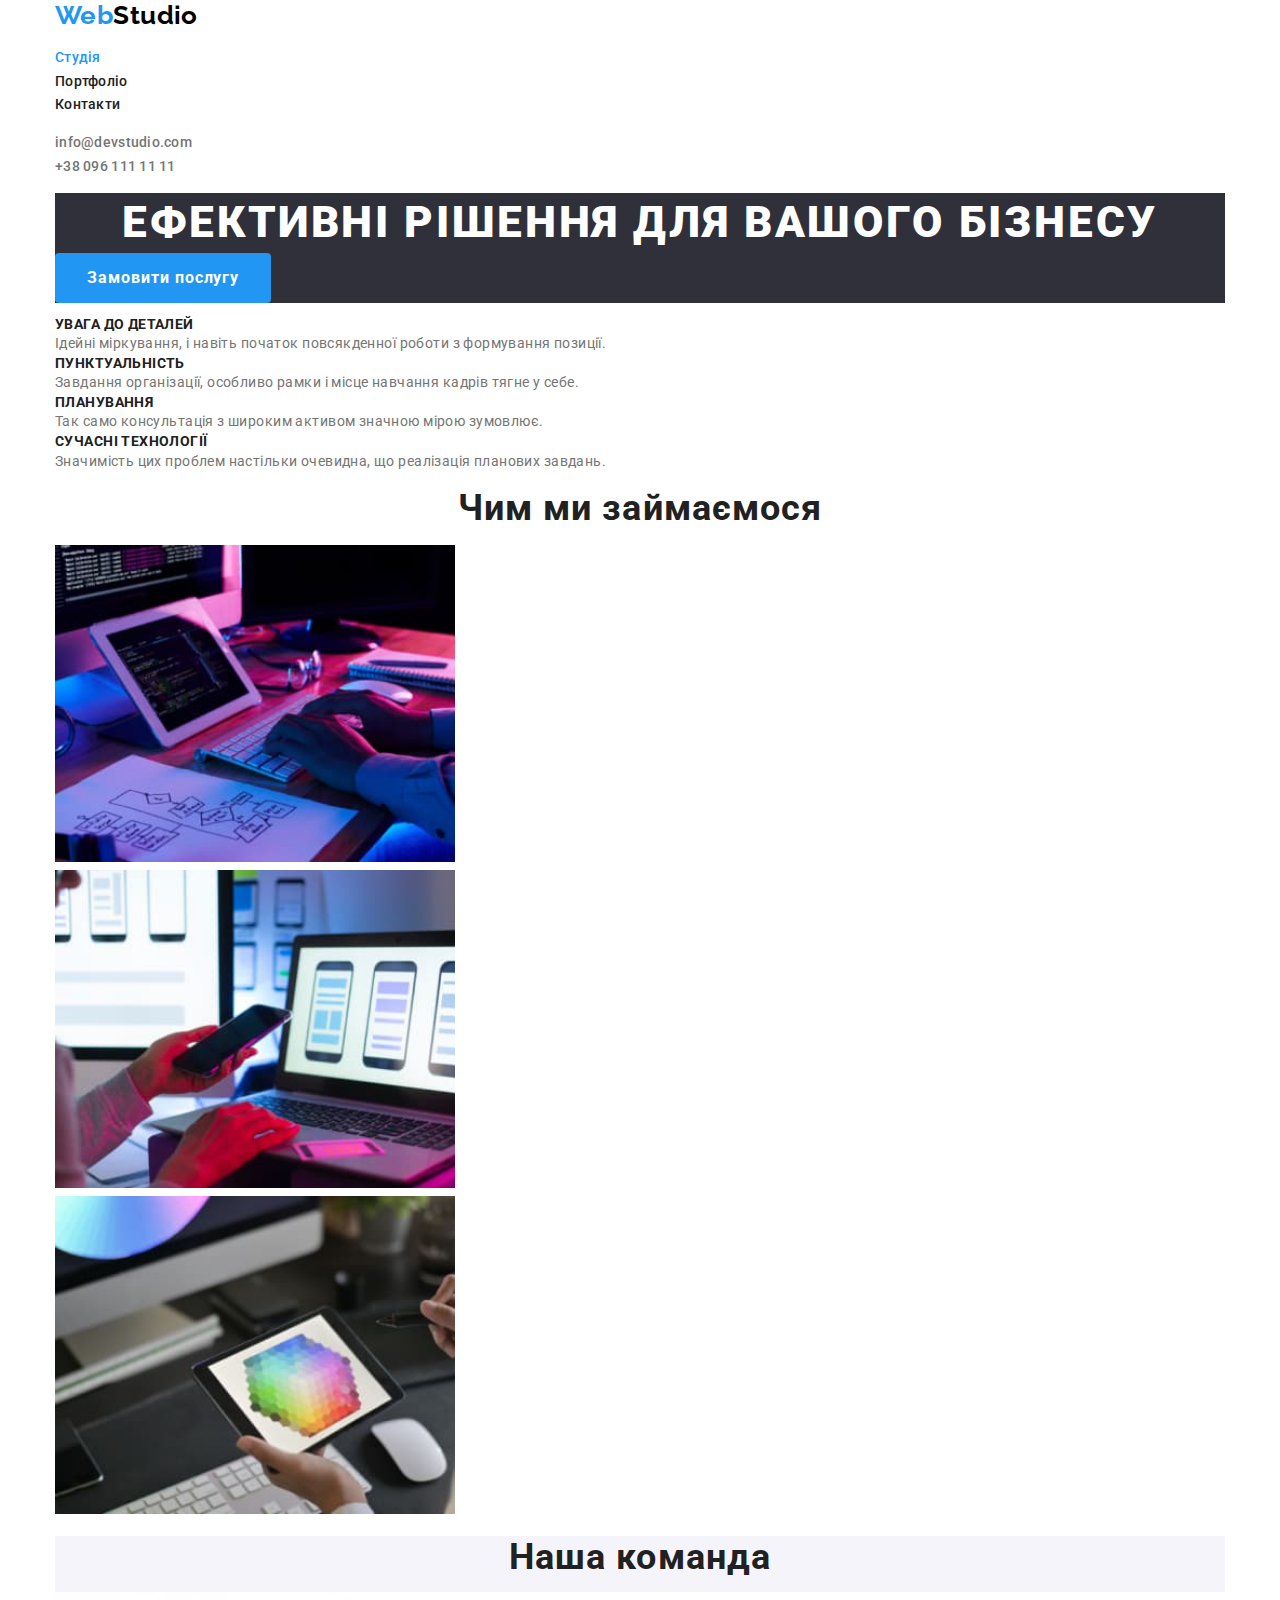
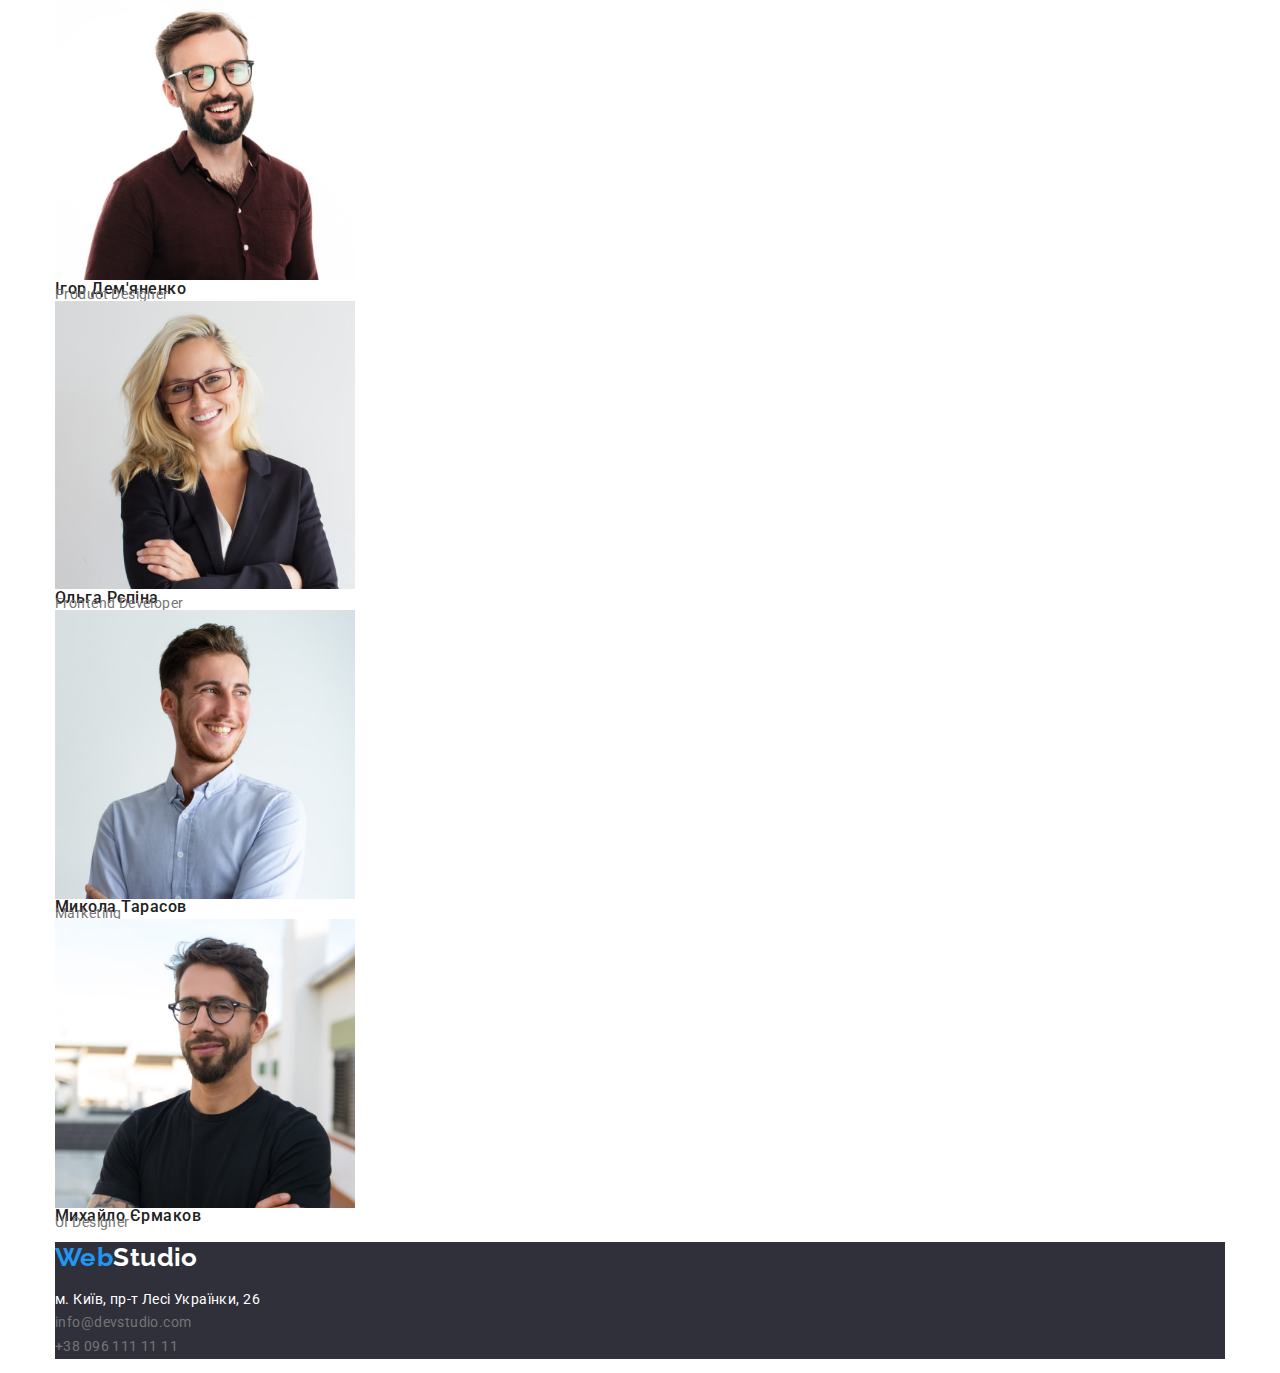
==== index.html @ 4ef35f47 "editting html, css" ====
<!DOCTYPE html>
<html lang="uk">
  <head>
    <meta charset="UTF-8" />
    <meta http-equiv="X-UA-Compatible" content="IE=edge" />
    <meta name="viewport" content="width=device-width, initial-scale=1.0" />
    <title>WebStudio</title>
    <link rel="preconnect" href="https://fonts.googleapis.com" />
    <link rel="preconnect" href="https://fonts.gstatic.com" crossorigin />
    <link
      href="https://fonts.googleapis.com/css2?family=Raleway:wght@700&family=Roboto:wght@400;500;700;900&display=swap"
      rel="stylesheet"
    />
    <link
      rel="stylesheet"
      href="https://cdnjs.cloudflare.com/ajax/libs/modern-normalize/1.1.0/modern-normalize.min.css"
    />
    <link rel="stylesheet" href="./css/styles.css" />
  </head>
  <body>
    <header>
      <div class="container">
        <nav>
          <a href="./index.html" class="logo-link">
            <span class="logotype">Web</span><span class="logo">Studio</span></a
          >
          <ul class="heder-nav">
            <li>
              <a href="./index.html" class="heder-list list-current">Студія</a>
            </li>
            <li>
              <a href="./portfolio.html" class="heder-list">Портфоліо</a>
            </li>
            <li>
              <a href="" class="heder-list">Контакти</a>
            </li>
          </ul>
          <ul class="heder-contact">
            <li>
              <a href="" class="heder-link">info@devstudio.com</a>
            </li>
            <li>
              <a href="" class="heder-link">+38 096 111 11 11</a>
            </li>
          </ul>
        </nav>
      </div>
    </header>
    <main>
      <!-- Hero -->
      <div class="container">
        <section class="hero">
          <h1 class="hero-title">Ефективні рішення для вашого бізнесу</h1>
          <button class="button-hero" type="button">Замовити послугу</button>
        </section>
      </div>

      <!-- Features -->
      <div class="container">
        <section class="section">
          <ul class="features-list">
            <li>
              <h3 class="title">Увага до деталей</h3>
              <p>
                Ідейні міркування, і навіть початок повсякденної роботи з
                формування позиції.
              </p>
            </li>
            <li>
              <h3 class="title">Пунктуальність</h3>
              <p>
                Завдання організації, особливо рамки і місце навчання кадрів
                тягне у себе.
              </p>
            </li>
            <li>
              <h3 class="title">Планування</h3>
              <p>
                Так само консультація з широким активом значною мірою зумовлює.
              </p>
            </li>
            <li>
              <h3 class="title">Сучасні технології</h3>
              <p>
                Значимість цих проблем настільки очевидна, що реалізація
                планових завдань.
              </p>
            </li>
          </ul>
          <h2 class="title-primary">Чим ми займаємося</h2>
          <ul class="features-images">
            <li>
              <img
                src="./images/box1.jpg"
                alt="набирання коду на клавіатурі"
                width="400"
              />
            </li>
            <li>
              <img
                src="./images/box2.jpg"
                alt="розробка мобільних додатків"
                width="400"
              />
            </li>
            <li>
              <img
                src="./images/box3.jpg"
                alt="малювання на планшеті"
                width="400"
              />
            </li>
          </ul>
        </section>
      </div>

      <!-- Team -->
      <div class="container">
        <section class="section-team">
          <h2 class="team-title">Наша команда</h2>
          <ul class="team-list">
            <li>
              <img
                src="./images/img1.jpg"
                alt="фото Ігора Дем'яненка"
                width="300"
              />
              <h3 class="title">Ігор Дем'яненко</h3>
              <p class="text">Product Designer</p>
            </li>
            <li>
              <img
                src="./images/img2.jpg"
                alt="фото Ольги Рєпіної"
                width="300"
              />
              <h3 class="title">Ольга Рєпіна</h3>
              <p class="text">Frontend Developer</p>
            </li>
            <li>
              <img
                src="./images/img3.jpg"
                alt="фото Миколи Тарасова"
                width="300"
              />
              <h3 class="title">Микола Тарасов</h3>
              <p class="text">Marketing</p>
            </li>
            <li>
              <img
                src="./images/img4.jpg"
                alt="фото Михайла Єрмакова"
                width="300"
              />
              <h3 class="title">Михайло Єрмаков</h3>
              <p class="text">UI Designer</p>
            </li>
          </ul>
        </section>
      </div>
    </main>
    <div class="container">
      <footer class="section-footer">
        <a href="./index.html" class="logo-link">
          <span class="logotype">Web</span
          ><span class="logo-footer">Studio</span></a
        >
        <address>
          <ul class="footer-nav">
            <li>
              <a
                href="https://goo.gl/maps/CPtrU1FHBa2aNyZL9"
                target="_blank"
                rel="noopener noreferrer nofollow"
                class="footer-adress"
                >м. Київ, пр-т Лесі Українки, 26</a
              >
            </li>
            <li>
              <a href="mailto:info@devstudio.com" class="footer-mail"
                >info@devstudio.com</a
              >
            </li>
            <li>
              <a href="tel:380961111111" class="footer-tel"
                >+38 096 111 11 11</a
              >
            </li>
          </ul>
        </address>
      </footer>
    </div>
  </body>
</html>
---- css/styles.css ----
/* колір заголовіків #212121 */
/* колір параграфів #757575 */
/* акцент #2196f3 */
/* білий колір #ffffff */
/* колір фона основний #f5f5f5 */
/* колір фона додатковий #2f303a */
/* колір фона додатковий #f5f4fa */

:root {
  --primary-text-color: #212121;
  --text-color: #757575;
  --accent-color: #2196f3;
  --white-color: #ffffff;
  --primary-background-color: #f5f5f5;
  --secondary-background-color: #2f303a;
  --third-background-color: #f5f4fa;
  --background-portfolio: #eeeeee;
}

.visually-hidden {
  position: absolute;
  white-space: nowrap;
  width: 1px;
  height: 1px;
  overflow: hidden;
  border: 0;
  padding: 0;
  clip: rect(0 0 0 0);
  clip-path: inset(50%);
  margin: -1px;
}

ul {
  padding: 0;
}

h1, h2, h3, h4, h5, h6, p {
  margin-top: 0;
  margin-bottom: 0;
}


.container {
  width: 100%;
  max-width: 1200px;
  margin: 0 auto;
  padding: 0 15px;
}

body {
  font-family: 'Roboto', sans-serif;
  font-weight: 400;
  font-size: 14px;
  line-height: 1.7;
  letter-spacing: 0.03em;
  background-color: var(--white-color);
  color: var(--text-color);
}

.logo-link {
  text-decoration: none;
}

.logo-footer {
  font-family: 'Raleway';
  font-style: normal;
  font-weight: 700;
  font-size: 26px;
  line-height: 1.2;
  color: var(--white-color);
}

.logotype {
  font-family: 'Raleway';
  font-style: normal;
  font-weight: 700;
  font-size: 26px;
  line-height: 1.2;
  text-decoration: none;
  color: var(--accent-color);
}
.logo {
  font-family: 'Raleway';
  font-style: normal;
  font-weight: 700;
  font-size: 26px;
  line-height: 1.2;
  color: #000000;
}

/* Hero */

.hero {
  background-color: var(--secondary-background-color);
}

.hero-title {
  color: var(--white-color);
  font-weight: 900;
  font-size: 44px;
  line-height: 1.36;
  text-align: center;
  letter-spacing: 0.06em;
  text-transform: uppercase;
}

/* Site-nav */

.heder-nav {
  list-style: none;
}

.heder-contact {
  list-style: none;
}

.heder-list {
  color: var(--primary-text-color);
  text-decoration: none;
  font-weight: 500;
  font-size: 14px;
  line-height: 1.1;
  letter-spacing: 0.02em;
}

.heder-link {
  color: var(--text-color);
  font-weight: 500;
  font-size: 14px;
  line-height: 1.1;
  letter-spacing: 0.02em;
  text-decoration: none;
}

.heder-link:hover,
.heder-link:focus {
  color: var(--accent-color);
}

.heder-list:hover,
.heder-list:focus {
  color: var(--accent-color);
}

.list-current {
  color: var(--accent-color);
}



/* Features */

.section .title {
  color: var(--primary-text-color);
  font-weight: 700;
  font-size: 14px;
  line-height: 1.1;
  letter-spacing: 0.03em;
  text-transform: uppercase;
}

.title-primary {
  color: var(--primary-text-color);
  font-weight: 700;
  font-size: 36px;
  line-height: 1.2;
  text-align: center;
  letter-spacing: 0.03em;
}

.features-images,
.features-list {
  list-style: none;
}

.features-list .title {
  color: var(--primary-text-color);
}

/* Team */

.team-title {
  color: var(--primary-text-color);
  font-weight: 700;
  font-size: 36px;
  line-height: 42px;
  text-align: center;
  letter-spacing: 0.03em;
}

.section-team {
  background-color: var(--third-background-color);
}

.images {
  text-align: center;
}

.team-list .title {
  color: var(--primary-text-color);
  font-weight: 500;
  font-size: 16px;
  line-height: 1.2px;
  /* identical to box height */
  /* text-align: center; */
  letter-spacing: 0.03em;
}

.team-list .text {
  line-height: 0.8;
  /* identical to box height */
  /* text-align: center */
}

.team-list {
  background-color: var(--white-color);
  list-style: none;
}

/* Footer */

.section-footer {
  background-color: var(--secondary-background-color);
}

.footer-nav {
  list-style: none;
  font-style: normal;
}

.footer-adress {
  color: var(--white-color);
  text-decoration: none;
}

.footer-adress:hover,
.footer-adrees:focus {
  color: var(--accent-color);
}

.footer-mail,
.footer-tel {
  color: var(--text-color);
  text-decoration: none;
}

.footer-tel:hover,
.footer-tel:focus {
  color: var(--accent-color);
}

.footer-mail:hover,
.footer-mail:focus {
  color: var(--accent-color);
}

/* Button */

.button-hero {
  border-radius: 4px;
  padding: 10px 32px;
  min-width: 216px;
  color: var(--white-color);
  background-color: var(--accent-color);
  font-family: 'Roboto', sans-serif;
  border: none;
  font-weight: 700;
  font-size: 16px;
  line-height: 1.88;
  display: flex;
  align-items: center;
  text-align: center;
  letter-spacing: 0.06em;
}

.button-hero:hover,
.button-hero:focus {
  color: var(--white-color);
  background-color: #188ce8;
  cursor: pointer;
}

.button-nav {
  list-style: none;
}

.button {
  color: var(--primary-text-color);
  background-color: var(--third-background-color);
  font-family: 'Roboto';
  font-style: normal;
  font-weight: 500;
  font-size: 16px;
  line-height: 1.6;
  text-align: center;
  letter-spacing: 0.03em;
}

.button:hover,
.button:focus {
  color: var(--white-color);
  background-color: var(--accent-color);
  cursor: pointer;
}

/* Portfolio */

.body-portfolio {
  color: var(--text-color);
  background-color: var(--white-color);
}

.projects-list {
  background-color: var(--white-color);
  list-style: none;
}

.projects-list .title {
  color: var(--primary-text-color);
  font-size: 18px;
    line-height: 2.0;
    letter-spacing: 0.06em;
}

.projects-list .text {
  color: var(--text-color);
  font-size: 16px;
    line-height: 1.88;
}

.projects-link {
  text-decoration: none;
}
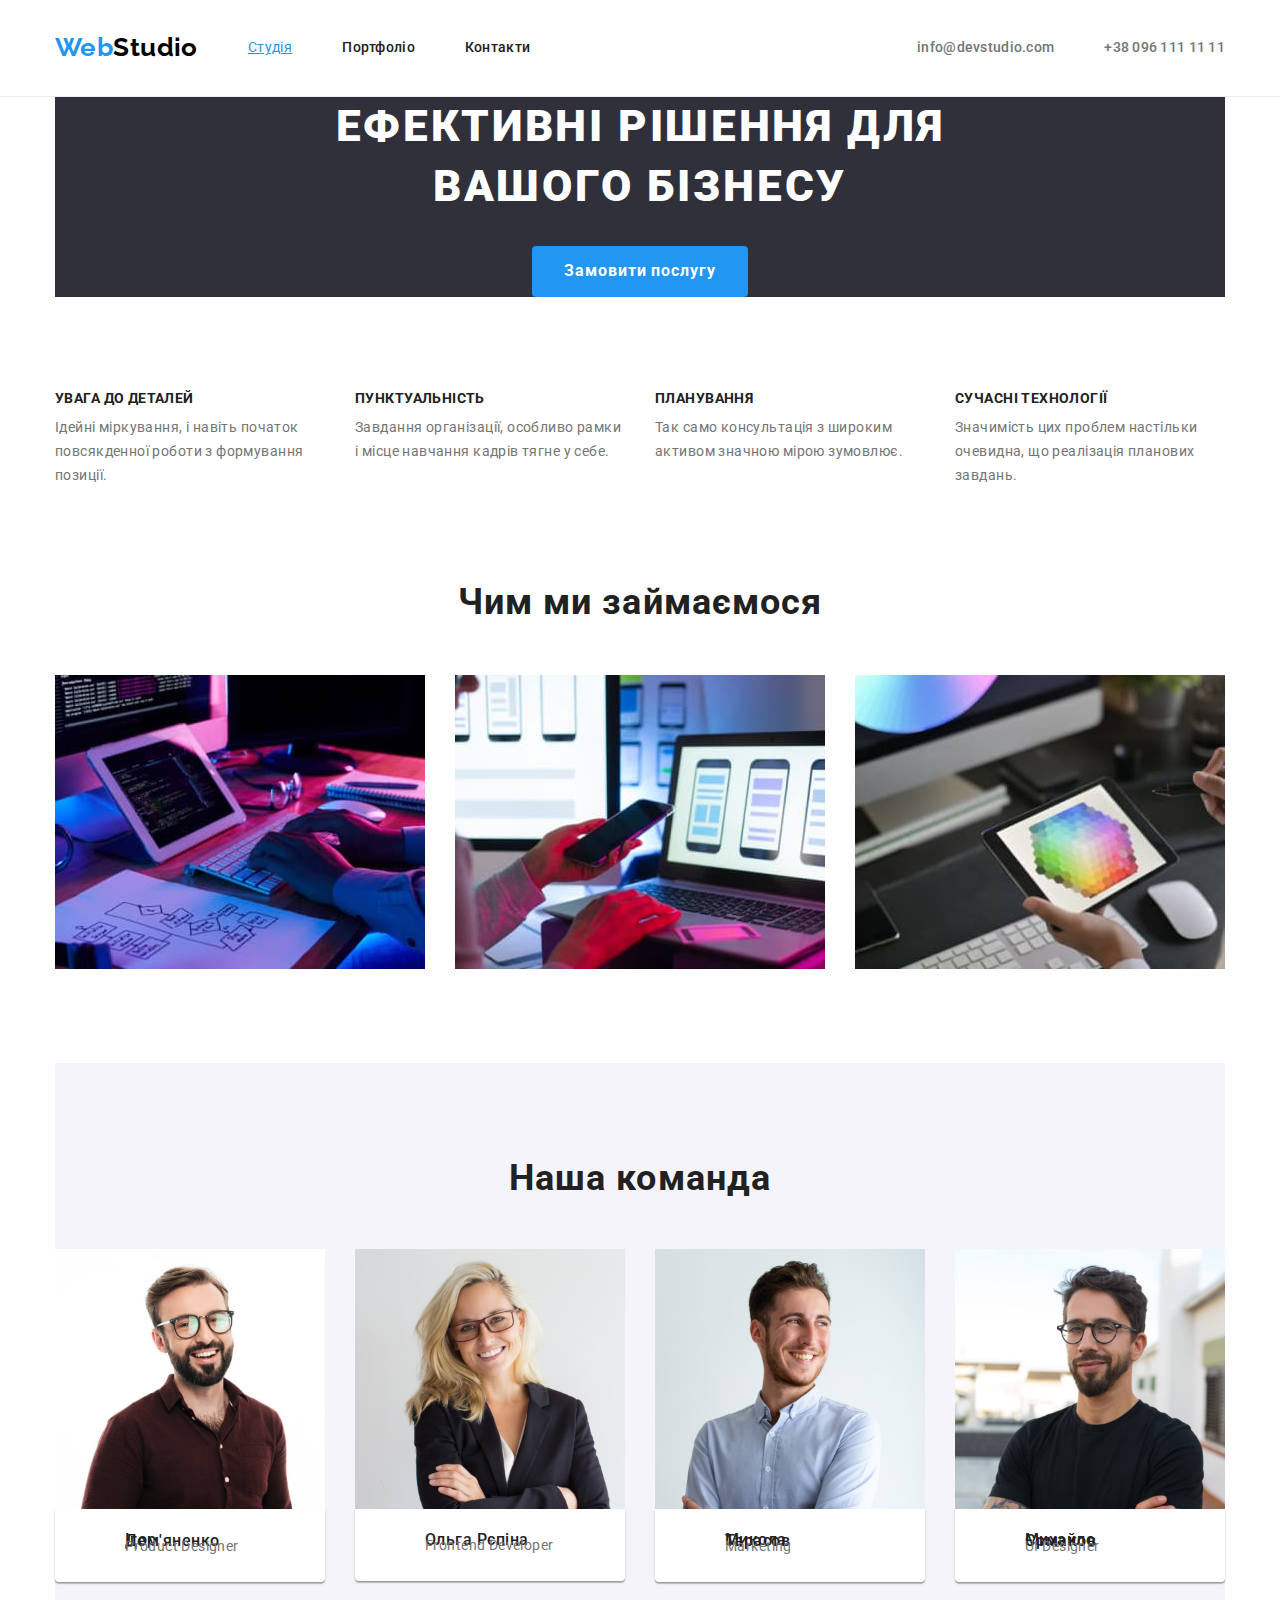
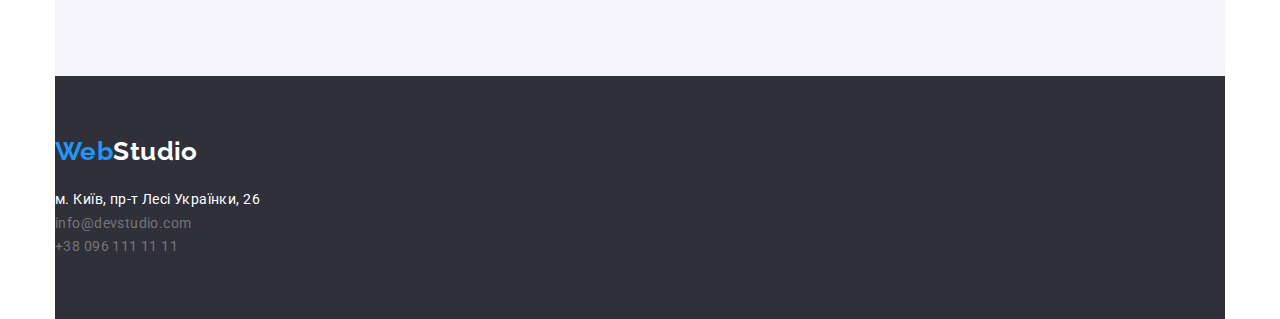
==== commit 37a4c0e3: "08-10-2022" ====
--- a/index.html
+++ b/index.html
@@ -18,97 +18,88 @@
     <link rel="stylesheet" href="./css/styles.css" />
   </head>
   <body>
-    <header>
+    <header class="page-header">
       <div class="container">
-        <nav>
+          <nav class="navigation">
           <a href="./index.html" class="logo-link">
-            <span class="logotype">Web</span><span class="logo">Studio</span></a
-          >
-          <ul class="heder-nav">
+            <span class="logotype">Web</span><span class="logo">Studio</span></a>
+          <ul class="header-nav">
             <li>
-              <a href="./index.html" class="heder-list list-current">Студія</a>
+              <a href="./index.html" class="hedaer-list list-current">Студія</a>
             </li>
             <li>
-              <a href="./portfolio.html" class="heder-list">Портфоліо</a>
+              <a href="./portfolio.html" class="header-list">Портфоліо</a>
             </li>
             <li>
-              <a href="" class="heder-list">Контакти</a>
+              <a href="" class="header-list">Контакти</a>
             </li>
           </ul>
-          <ul class="heder-contact">
+          <ul class="header-contact">
             <li>
-              <a href="" class="heder-link">info@devstudio.com</a>
+              <a href="" class="header-link">info@devstudio.com</a>
             </li>
             <li>
-              <a href="" class="heder-link">+38 096 111 11 11</a>
+              <a href="" class="header-link">+38 096 111 11 11</a>
             </li>
           </ul>
         </nav>
       </div>
-    </header>
+      </header>
+      
     <main>
       <!-- Hero -->
       <div class="container">
         <section class="hero">
-          <h1 class="hero-title">Ефективні рішення для вашого бізнесу</h1>
+          <h1 class="hero-title">
+            Ефективні рішення для вашого бізнесу
+          </h1>
           <button class="button-hero" type="button">Замовити послугу</button>
         </section>
       </div>
-
       <!-- Features -->
       <div class="container">
-        <section class="section">
+        <section class="section-features">
           <ul class="features-list">
             <li>
               <h3 class="title">Увага до деталей</h3>
-              <p>
+              <p class="title-text">
                 Ідейні міркування, і навіть початок повсякденної роботи з
                 формування позиції.
               </p>
             </li>
             <li>
               <h3 class="title">Пунктуальність</h3>
-              <p>
+              <p class="title-text">
                 Завдання організації, особливо рамки і місце навчання кадрів
                 тягне у себе.
               </p>
             </li>
             <li>
               <h3 class="title">Планування</h3>
-              <p>
+              <p class="title-text">
                 Так само консультація з широким активом значною мірою зумовлює.
               </p>
             </li>
             <li>
               <h3 class="title">Сучасні технології</h3>
-              <p>
+              <p class="title-text">
                 Значимість цих проблем настільки очевидна, що реалізація
                 планових завдань.
               </p>
             </li>
           </ul>
+        </section>
+        <section class="section">
           <h2 class="title-primary">Чим ми займаємося</h2>
           <ul class="features-images">
             <li>
-              <img
-                src="./images/box1.jpg"
-                alt="набирання коду на клавіатурі"
-                width="400"
-              />
+              <img src="./images/box1.jpg" alt="набирання коду на клавіатурі" width="400" />
             </li>
             <li>
-              <img
-                src="./images/box2.jpg"
-                alt="розробка мобільних додатків"
-                width="400"
-              />
+              <img src="./images/box2.jpg" alt="розробка мобільних додатків" width="400" />
             </li>
             <li>
-              <img
-                src="./images/box3.jpg"
-                alt="малювання на планшеті"
-                width="400"
-              />
+              <img src="./images/box3.jpg" alt="малювання на планшеті" width="400" />
             </li>
           </ul>
         </section>
@@ -118,44 +109,36 @@
       <div class="container">
         <section class="section-team">
           <h2 class="team-title">Наша команда</h2>
-          <ul class="team-list">
+            <ul class="team-list">
             <li>
-              <img
-                src="./images/img1.jpg"
-                alt="фото Ігора Дем'яненка"
-                width="300"
-              />
-              <h3 class="title">Ігор Дем'яненко</h3>
-              <p class="text">Product Designer</p>
+              <img src="./images/img1.jpg" alt="фото Ігора Дем'яненка" width="300" />
+              <div class="container-card">
+                <h3 class="title">Ігор Дем'яненко</h3>
+                <p class="text">Product Designer</p>
+              </div>
             </li>
             <li>
-              <img
-                src="./images/img2.jpg"
-                alt="фото Ольги Рєпіної"
-                width="300"
-              />
-              <h3 class="title">Ольга Рєпіна</h3>
-              <p class="text">Frontend Developer</p>
+              <img src="./images/img2.jpg" alt="фото Ольги Рєпіної" width="300" />
+              <div class="container-card">
+                <h3 class="title">Ольга Рєпіна</h3>
+                <p class="text">Frontend Developer</p>
+              </div>
             </li>
             <li>
-              <img
-                src="./images/img3.jpg"
-                alt="фото Миколи Тарасова"
-                width="300"
-              />
-              <h3 class="title">Микола Тарасов</h3>
-              <p class="text">Marketing</p>
+              <img src="./images/img3.jpg" alt="фото Миколи Тарасова" width="300" />
+              <div class="container-card">
+                <h3 class="title">Микола Тарасов</h3>
+                <p class="text">Marketing</p>
+              </div>
             </li>
             <li>
-              <img
-                src="./images/img4.jpg"
-                alt="фото Михайла Єрмакова"
-                width="300"
-              />
-              <h3 class="title">Михайло Єрмаков</h3>
-              <p class="text">UI Designer</p>
+              <img src="./images/img4.jpg" alt="фото Михайла Єрмакова" width="300" />
+              <div class="container-card">
+                <h3 class="title">Михайло Єрмаков</h3>
+                <p class="text">UI Designer</p>
+              </div>
             </li>
-          </ul>
+          </ul> 
         </section>
       </div>
     </main>
--- a/css/styles.css
+++ b/css/styles.css
@@ -31,14 +31,26 @@
 }
 
 ul {
+  margin: 0;
   padding: 0;
 }
 
-h1, h2, h3, h4, h5, h6, p {
-  margin-top: 0;
-  margin-bottom: 0;
-}
-
+h1,
+h2,
+h3,
+h4,
+h5,
+h6,
+p {
+  margin: 0;
+  padding: 0;
+}
+
+img {
+  display: block;
+  max-width: 100%;
+  height: auto;
+}
 
 .container {
   width: 100%;
@@ -47,8 +59,13 @@
   padding: 0 15px;
 }
 
+.section,
+.section-team {
+  padding: 94px 0;
+}
+
 body {
-  font-family: 'Roboto', sans-serif;
+  font-family: "Roboto", sans-serif;
   font-weight: 400;
   font-size: 14px;
   line-height: 1.7;
@@ -62,7 +79,7 @@
 }
 
 .logo-footer {
-  font-family: 'Raleway';
+  font-family: "Raleway";
   font-style: normal;
   font-weight: 700;
   font-size: 26px;
@@ -71,7 +88,7 @@
 }
 
 .logotype {
-  font-family: 'Raleway';
+  font-family: "Raleway";
   font-style: normal;
   font-weight: 700;
   font-size: 26px;
@@ -80,7 +97,7 @@
   color: var(--accent-color);
 }
 .logo {
-  font-family: 'Raleway';
+  font-family: "Raleway";
   font-style: normal;
   font-weight: 700;
   font-size: 26px;
@@ -95,6 +112,8 @@
 }
 
 .hero-title {
+  margin: 0 auto 30px auto;
+  max-width: 696px;
   color: var(--white-color);
   font-weight: 900;
   font-size: 44px;
@@ -104,17 +123,35 @@
   text-transform: uppercase;
 }
 
-/* Site-nav */
-
-.heder-nav {
-  list-style: none;
-}
-
-.heder-contact {
-  list-style: none;
-}
-
-.heder-list {
+/* HEADER */
+
+.page-header {
+  border-bottom: 1px solid #ececec;
+}
+
+.navigation {
+  display: flex;
+  justify-content: space-between;
+  align-items: center;
+  margin-top: 32px;
+  margin-bottom: 32px;
+}
+
+.header-nav {
+  display: flex;
+  gap: 50px;
+  margin-left: 50px;
+  list-style: none;
+}
+
+.header-contact {
+  display: flex;
+  gap: 50px;
+  margin-left: auto;
+  list-style: none;
+}
+
+.header-list {
   color: var(--primary-text-color);
   text-decoration: none;
   font-weight: 500;
@@ -123,7 +160,7 @@
   letter-spacing: 0.02em;
 }
 
-.heder-link {
+.header-link {
   color: var(--text-color);
   font-weight: 500;
   font-size: 14px;
@@ -132,13 +169,13 @@
   text-decoration: none;
 }
 
-.heder-link:hover,
-.heder-link:focus {
-  color: var(--accent-color);
-}
-
-.heder-list:hover,
-.heder-list:focus {
+.header-link:hover,
+.header-link:focus {
+  color: var(--accent-color);
+}
+
+.header-list:hover,
+.header-list:focus {
   color: var(--accent-color);
 }
 
@@ -146,11 +183,45 @@
   color: var(--accent-color);
 }
 
-
-
 /* Features */
 
-.section .title {
+.section-features {
+  padding-bottom: 0;
+  padding-top: 94px;
+}
+
+.features-list {
+  display: flex;
+  gap: 30px;
+}
+
+.title-text {
+  max-width: 270px;
+}
+
+.title-primary {
+  margin-bottom: 50px;
+  color: var(--primary-text-color);
+  font-weight: 700;
+  font-size: 36px;
+  line-height: 1.2;
+  text-align: center;
+  letter-spacing: 0.03em;
+}
+
+.features-images {
+  display: flex;
+  gap: 30px;
+}
+
+.features-images,
+.features-list {
+  list-style: none;
+}
+
+.features-list .title {
+  margin-bottom: 10px;
+  max-width: 270px;
   color: var(--primary-text-color);
   font-weight: 700;
   font-size: 14px;
@@ -159,25 +230,20 @@
   text-transform: uppercase;
 }
 
-.title-primary {
-  color: var(--primary-text-color);
-  font-weight: 700;
-  font-size: 36px;
-  line-height: 1.2;
-  text-align: center;
-  letter-spacing: 0.03em;
-}
-
-.features-images,
-.features-list {
-  list-style: none;
-}
-
-.features-list .title {
-  color: var(--primary-text-color);
-}
-
 /* Team */
+
+.container-card {
+  padding: 30px 70px;
+  background-color: var(--white-color);
+  box-shadow: 0px 1px 3px rgba(0, 0, 0, 0.12), 0px 1px 1px rgba(0, 0, 0, 0.14),
+    0px 2px 1px rgba(0, 0, 0, 0.2);
+  border-radius: 0px 0px 4px 4px;
+}
+
+.team-list {
+  display: flex;
+  gap: 30px;
+}
 
 .team-title {
   color: var(--primary-text-color);
@@ -186,14 +252,11 @@
   line-height: 42px;
   text-align: center;
   letter-spacing: 0.03em;
+  margin-bottom: 50px;
 }
 
 .section-team {
   background-color: var(--third-background-color);
-}
-
-.images {
-  text-align: center;
 }
 
 .team-list .title {
@@ -201,19 +264,14 @@
   font-weight: 500;
   font-size: 16px;
   line-height: 1.2px;
-  /* identical to box height */
-  /* text-align: center; */
   letter-spacing: 0.03em;
 }
 
 .team-list .text {
   line-height: 0.8;
-  /* identical to box height */
-  /* text-align: center */
 }
 
 .team-list {
-  background-color: var(--white-color);
   list-style: none;
 }
 
@@ -221,9 +279,11 @@
 
 .section-footer {
   background-color: var(--secondary-background-color);
+  padding: 60px 0;
 }
 
 .footer-nav {
+  margin-top: 20px;
   list-style: none;
   font-style: normal;
 }
@@ -257,12 +317,14 @@
 /* Button */
 
 .button-hero {
+  padding: 10px 32px;
+  margin: 0 auto;
   border-radius: 4px;
   padding: 10px 32px;
   min-width: 216px;
   color: var(--white-color);
   background-color: var(--accent-color);
-  font-family: 'Roboto', sans-serif;
+  font-family: "Roboto", sans-serif;
   border: none;
   font-weight: 700;
   font-size: 16px;
@@ -287,7 +349,7 @@
 .button {
   color: var(--primary-text-color);
   background-color: var(--third-background-color);
-  font-family: 'Roboto';
+  font-family: "Roboto";
   font-style: normal;
   font-weight: 500;
   font-size: 16px;
@@ -315,17 +377,19 @@
   list-style: none;
 }
 
-.projects-list .title {
+.projects-list .title-card {
   color: var(--primary-text-color);
   font-size: 18px;
-    line-height: 2.0;
-    letter-spacing: 0.06em;
-}
-
-.projects-list .text {
+  line-height: 2;
+  letter-spacing: 0.06em;
+  margin-bottom: 4px;
+  margin-top: 20px;
+}
+
+.projects-list .text-card {
   color: var(--text-color);
   font-size: 16px;
-    line-height: 1.88;
+  line-height: 1.88;
 }
 
 .projects-link {
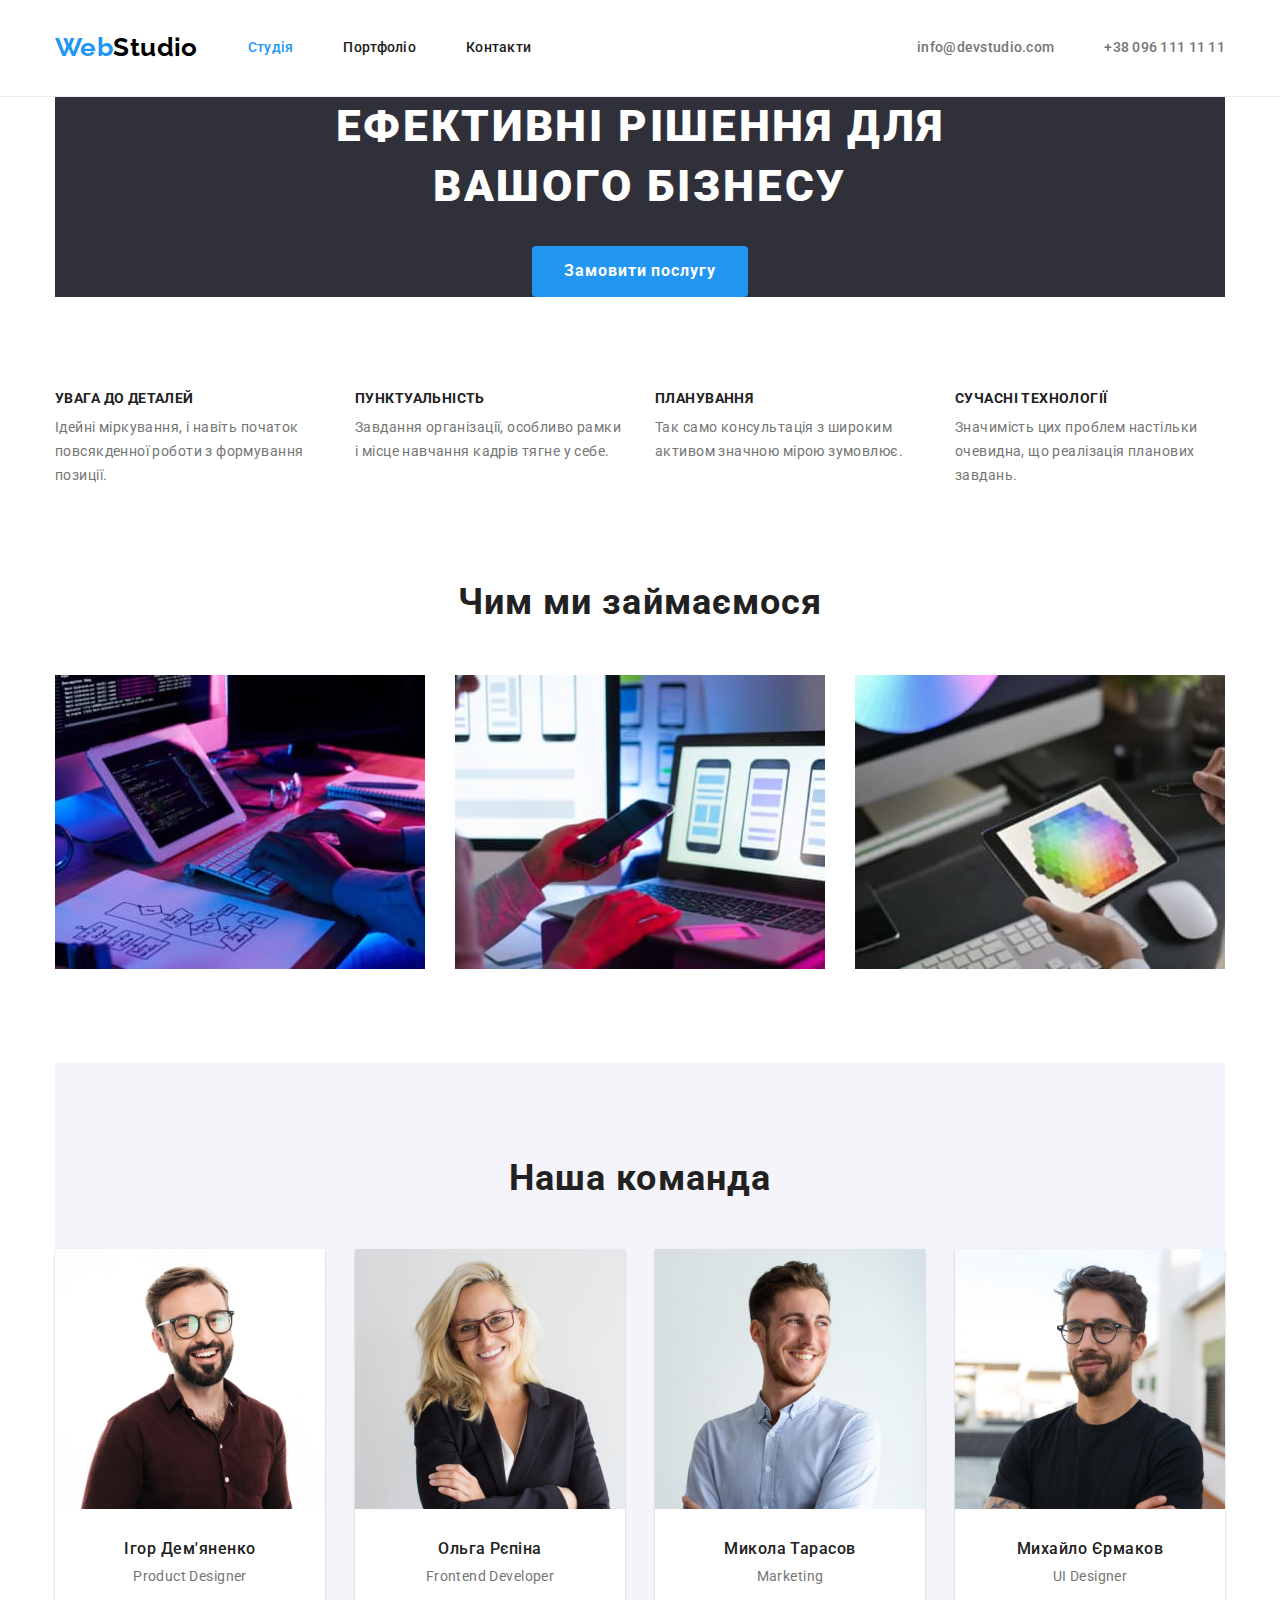
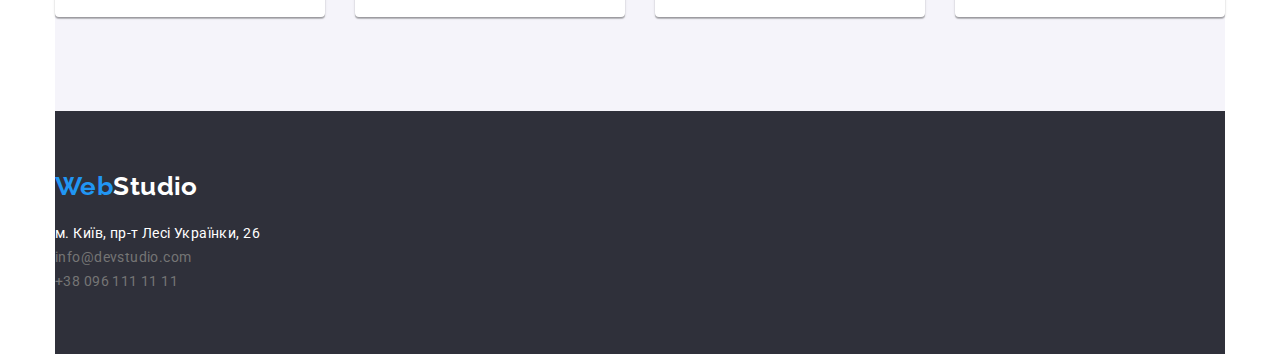
==== commit df141996: "09-10-2022" ====
--- a/index.html
+++ b/index.html
@@ -20,12 +20,13 @@
   <body>
     <header class="page-header">
       <div class="container">
-          <nav class="navigation">
+        <nav class="navigation">
           <a href="./index.html" class="logo-link">
-            <span class="logotype">Web</span><span class="logo">Studio</span></a>
+            <span class="logotype">Web</span><span class="logo">Studio</span></a
+          >
           <ul class="header-nav">
             <li>
-              <a href="./index.html" class="hedaer-list list-current">Студія</a>
+              <a href="./index.html" class="header-list list-current">Студія</a>
             </li>
             <li>
               <a href="./portfolio.html" class="header-list">Портфоліо</a>
@@ -44,15 +45,13 @@
           </ul>
         </nav>
       </div>
-      </header>
-      
+    </header>
+
     <main>
       <!-- Hero -->
       <div class="container">
         <section class="hero">
-          <h1 class="hero-title">
-            Ефективні рішення для вашого бізнесу
-          </h1>
+          <h1 class="hero-title">Ефективні рішення для вашого бізнесу</h1>
           <button class="button-hero" type="button">Замовити послугу</button>
         </section>
       </div>
@@ -93,13 +92,25 @@
           <h2 class="title-primary">Чим ми займаємося</h2>
           <ul class="features-images">
             <li>
-              <img src="./images/box1.jpg" alt="набирання коду на клавіатурі" width="400" />
-            </li>
-            <li>
-              <img src="./images/box2.jpg" alt="розробка мобільних додатків" width="400" />
-            </li>
-            <li>
-              <img src="./images/box3.jpg" alt="малювання на планшеті" width="400" />
+              <img
+                src="./images/box1.jpg"
+                alt="набирання коду на клавіатурі"
+                width="400"
+              />
+            </li>
+            <li>
+              <img
+                src="./images/box2.jpg"
+                alt="розробка мобільних додатків"
+                width="400"
+              />
+            </li>
+            <li>
+              <img
+                src="./images/box3.jpg"
+                alt="малювання на планшеті"
+                width="400"
+              />
             </li>
           </ul>
         </section>
@@ -109,36 +120,52 @@
       <div class="container">
         <section class="section-team">
           <h2 class="team-title">Наша команда</h2>
-            <ul class="team-list">
-            <li>
-              <img src="./images/img1.jpg" alt="фото Ігора Дем'яненка" width="300" />
+          <ul class="team-list">
+            <li class="card">
+              <img
+                src="./images/img1.jpg"
+                alt="фото Ігора Дем'яненка"
+                width="270"
+              />
               <div class="container-card">
                 <h3 class="title">Ігор Дем'яненко</h3>
                 <p class="text">Product Designer</p>
               </div>
             </li>
-            <li>
-              <img src="./images/img2.jpg" alt="фото Ольги Рєпіної" width="300" />
+            <li class="card">
+              <img
+                src="./images/img2.jpg"
+                alt="фото Ольги Рєпіної"
+                width="270"
+              />
               <div class="container-card">
                 <h3 class="title">Ольга Рєпіна</h3>
                 <p class="text">Frontend Developer</p>
               </div>
             </li>
-            <li>
-              <img src="./images/img3.jpg" alt="фото Миколи Тарасова" width="300" />
+            <li class="card">
+              <img
+                src="./images/img3.jpg"
+                alt="фото Миколи Тарасова"
+                width="270"
+              />
               <div class="container-card">
                 <h3 class="title">Микола Тарасов</h3>
                 <p class="text">Marketing</p>
               </div>
             </li>
-            <li>
-              <img src="./images/img4.jpg" alt="фото Михайла Єрмакова" width="300" />
+            <li class="card">
+              <img
+                src="./images/img4.jpg"
+                alt="фото Михайла Єрмакова"
+                width="270"
+              />
               <div class="container-card">
                 <h3 class="title">Михайло Єрмаков</h3>
                 <p class="text">UI Designer</p>
               </div>
             </li>
-          </ul> 
+          </ul>
         </section>
       </div>
     </main>
--- a/css/styles.css
+++ b/css/styles.css
@@ -7,6 +7,7 @@
 /* колір фона додатковий #f5f4fa */
 
 :root {
+  --card-set-gap: 30px;
   --primary-text-color: #212121;
   --text-color: #757575;
   --accent-color: #2196f3;
@@ -52,6 +53,7 @@
   height: auto;
 }
 
+
 .container {
   width: 100%;
   max-width: 1200px;
@@ -232,12 +234,19 @@
 
 /* Team */
 
+.card {
+  width: 270px;
+  height: 368px;
+  background-color: var(--white-color);
+    box-shadow: 0px 1px 3px rgba(0, 0, 0, 0.12), 0px 1px 1px rgba(0, 0, 0, 0.14),
+      0px 2px 1px rgba(0, 0, 0, 0.2);
+    border-radius: 0px 0px 4px 4px;
+}
+
 .container-card {
-  padding: 30px 70px;
-  background-color: var(--white-color);
-  box-shadow: 0px 1px 3px rgba(0, 0, 0, 0.12), 0px 1px 1px rgba(0, 0, 0, 0.14),
-    0px 2px 1px rgba(0, 0, 0, 0.2);
-  border-radius: 0px 0px 4px 4px;
+  padding: 30px 0;
+  text-align: center;
+  
 }
 
 .team-list {
@@ -260,15 +269,16 @@
 }
 
 .team-list .title {
+  margin-bottom: 10px ;
   color: var(--primary-text-color);
   font-weight: 500;
   font-size: 16px;
-  line-height: 1.2px;
+  line-height: 1.2;
   letter-spacing: 0.03em;
 }
 
 .team-list .text {
-  line-height: 0.8;
+  line-height: 1.2;
 }
 
 .team-list {
@@ -343,10 +353,17 @@
 }
 
 .button-nav {
+  display: flex;
+  gap: 8px;
+  justify-content: center; 
+  margin-bottom: 50px;
   list-style: none;
 }
 
 .button {
+  padding: 6px 22px;
+  border-radius: 4px;
+  border: 0;
   color: var(--primary-text-color);
   background-color: var(--third-background-color);
   font-family: "Roboto";
@@ -373,9 +390,22 @@
 }
 
 .projects-list {
+  display: flex;
+  flex-wrap: wrap;
+  margin-top: (-1 * var(--card-set-gap));
+  margin-left: (-1 * var(--card-set-gap) );
   background-color: var(--white-color);
   list-style: none;
 }
+
+
+.projects-list > .iteam {
+  display: block;
+  flex-basis: calc(100% / 3 - var(--card-set-gap));
+  margin-top: var(--card-set-gap);
+  margin-left: var(--card-set-gap);
+}
+
 
 .projects-list .title-card {
   color: var(--primary-text-color);
@@ -383,7 +413,6 @@
   line-height: 2;
   letter-spacing: 0.06em;
   margin-bottom: 4px;
-  margin-top: 20px;
 }
 
 .projects-list .text-card {
@@ -395,3 +424,9 @@
 .projects-link {
   text-decoration: none;
 }
+
+.card-content {
+  padding: 20px 24px;
+  border: 1px solid var(--background-portfolio);
+  border-top: none;
+}
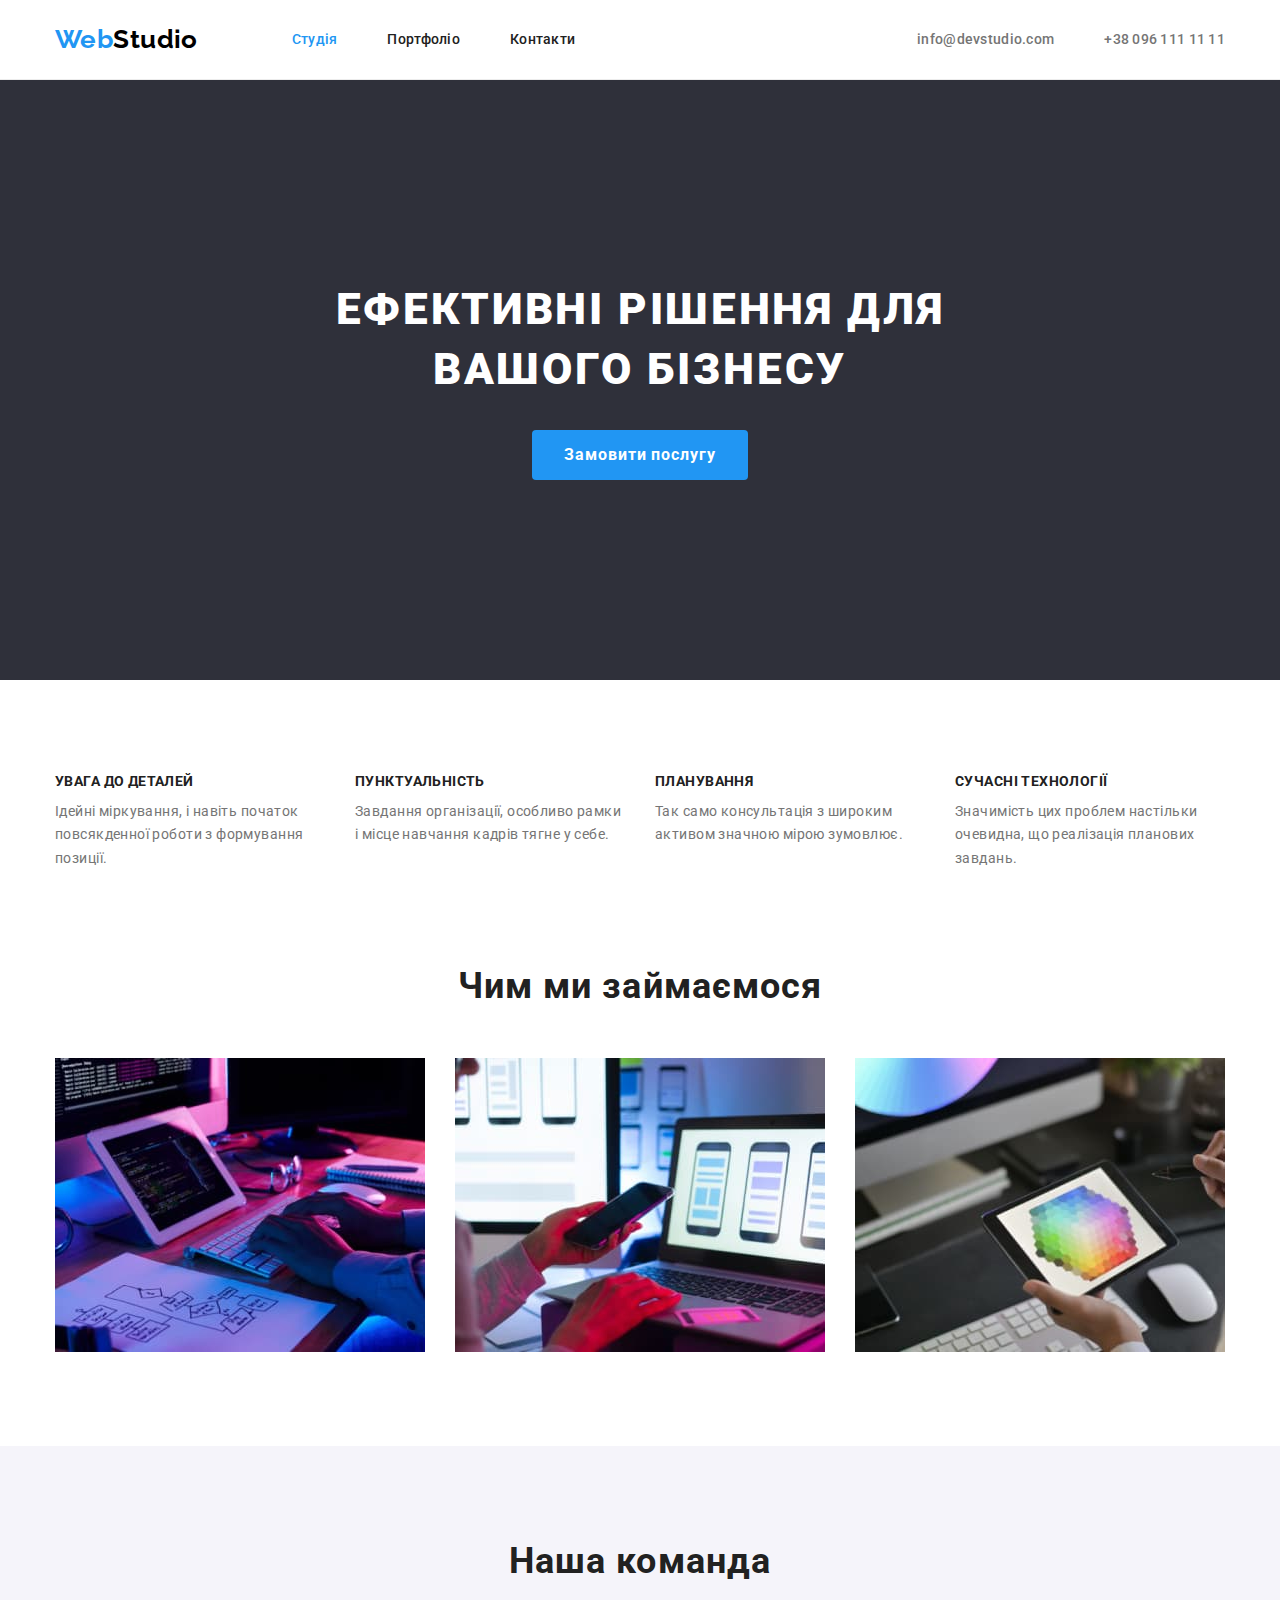
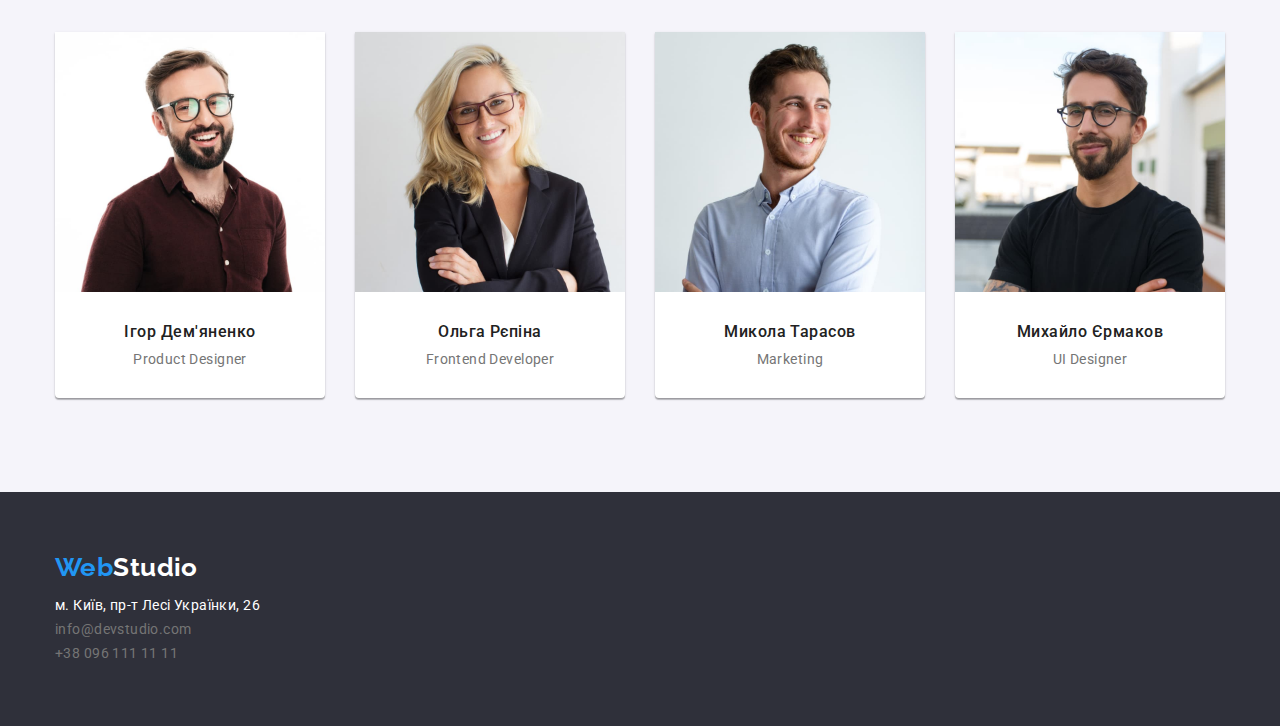
==== commit a516be1d: "09-10-2022 20:32" ====
--- a/index.html
+++ b/index.html
@@ -20,21 +20,25 @@
   <body>
     <header class="page-header">
       <div class="container">
-        <nav class="navigation">
-          <a href="./index.html" class="logo-link">
-            <span class="logotype">Web</span><span class="logo">Studio</span></a
-          >
-          <ul class="header-nav">
-            <li>
-              <a href="./index.html" class="header-list list-current">Студія</a>
-            </li>
-            <li>
-              <a href="./portfolio.html" class="header-list">Портфоліо</a>
-            </li>
-            <li>
-              <a href="" class="header-list">Контакти</a>
-            </li>
-          </ul>
+        <div class="container-nav">
+          <nav class="navigation">
+            <a href="./index.html" class="logo-link"
+              >Web<span class="logo">Studio</span></a
+            >
+            <ul class="header-nav">
+              <li>
+                <a href="./index.html" class="header-list list-current"
+                  >Студія</a
+                >
+              </li>
+              <li>
+                <a href="./portfolio.html" class="header-list">Портфоліо</a>
+              </li>
+              <li>
+                <a href="" class="header-list">Контакти</a>
+              </li>
+            </ul>
+          </nav>
           <ul class="header-contact">
             <li>
               <a href="" class="header-link">info@devstudio.com</a>
@@ -43,21 +47,22 @@
               <a href="" class="header-link">+38 096 111 11 11</a>
             </li>
           </ul>
-        </nav>
+        </div>
       </div>
     </header>
-
     <main>
       <!-- Hero -->
-      <div class="container">
-        <section class="hero">
+      <section class="hero">
+        <div class="container">
           <h1 class="hero-title">Ефективні рішення для вашого бізнесу</h1>
           <button class="button-hero" type="button">Замовити послугу</button>
-        </section>
-      </div>
+        </div>
+      </section>
+
       <!-- Features -->
-      <div class="container">
-        <section class="section-features">
+      <section class="section-features">
+        <div class="container">
+          <h2 class="visually-hidden">Розробка</h2>
           <ul class="features-list">
             <li>
               <h3 class="title">Увага до деталей</h3>
@@ -87,9 +92,11 @@
               </p>
             </li>
           </ul>
-        </section>
-        <section class="section">
-          <h2 class="title-primary">Чим ми займаємося</h2>
+        </div>
+      </section>
+      <section class="section">
+        <div class="container">
+          <h3 class="title-primary">Чим ми займаємося</h3>
           <ul class="features-images">
             <li>
               <img
@@ -113,12 +120,12 @@
               />
             </li>
           </ul>
-        </section>
-      </div>
+        </div>
+      </section>
 
       <!-- Team -->
-      <div class="container">
-        <section class="section-team">
+      <section class="section-team">
+        <div class="container">
           <h2 class="team-title">Наша команда</h2>
           <ul class="team-list">
             <li class="card">
@@ -166,14 +173,13 @@
               </div>
             </li>
           </ul>
-        </section>
-      </div>
+        </div>
+      </section>
     </main>
-    <div class="container">
-      <footer class="section-footer">
-        <a href="./index.html" class="logo-link">
-          <span class="logotype">Web</span
-          ><span class="logo-footer">Studio</span></a
+    <footer class="section-footer">
+      <div class="container">
+        <a href="./index.html" class="logo-link-footer"
+          >Web<span class="logo-footer">Studio</span></a
         >
         <address>
           <ul class="footer-nav">
@@ -198,7 +204,7 @@
             </li>
           </ul>
         </address>
-      </footer>
-    </div>
+      </div>
+    </footer>
   </body>
 </html>
--- a/css/styles.css
+++ b/css/styles.css
@@ -53,7 +53,6 @@
   height: auto;
 }
 
-
 .container {
   width: 100%;
   max-width: 1200px;
@@ -78,6 +77,22 @@
 
 .logo-link {
   text-decoration: none;
+  font-family: "Raleway";
+  font-style: normal;
+  font-weight: 700;
+    font-size: 26px;
+    line-height: 1.2;
+    text-decoration: none;
+    color: var(--accent-color);
+}
+
+.logo {
+  font-family: "Raleway";
+  font-style: normal;
+  font-weight: 700;
+  font-size: 26px;
+  line-height: 1.2;
+  color: #000000;
 }
 
 .logo-footer {
@@ -89,27 +104,26 @@
   color: var(--white-color);
 }
 
-.logotype {
-  font-family: "Raleway";
-  font-style: normal;
-  font-weight: 700;
-  font-size: 26px;
-  line-height: 1.2;
-  text-decoration: none;
-  color: var(--accent-color);
-}
-.logo {
-  font-family: "Raleway";
-  font-style: normal;
-  font-weight: 700;
-  font-size: 26px;
-  line-height: 1.2;
-  color: #000000;
-}
+.logo-link-footer {
+  display: block;
+  margin-bottom: 11px;
+  text-decoration: none;
+    font-family: "Raleway";
+    font-style: normal;
+    font-weight: 700;
+    font-size: 26px;
+    line-height: 1.2;
+    text-decoration: none;
+    color: var(--accent-color);
+}
+
+
+
 
 /* Hero */
 
 .hero {
+  padding: 200px 0;
   background-color: var(--secondary-background-color);
 }
 
@@ -131,18 +145,20 @@
   border-bottom: 1px solid #ececec;
 }
 
+.container-nav {
+  display: flex;
+
+}
+
 .navigation {
   display: flex;
-  justify-content: space-between;
   align-items: center;
-  margin-top: 32px;
-  margin-bottom: 32px;
 }
 
 .header-nav {
   display: flex;
   gap: 50px;
-  margin-left: 50px;
+  margin-left: 94px;
   list-style: none;
 }
 
@@ -154,6 +170,8 @@
 }
 
 .header-list {
+  display: block;
+  padding: 32px 0;
   color: var(--primary-text-color);
   text-decoration: none;
   font-weight: 500;
@@ -163,6 +181,8 @@
 }
 
 .header-link {
+  display: block;
+  padding: 32px 0;
   color: var(--text-color);
   font-weight: 500;
   font-size: 14px;
@@ -236,17 +256,15 @@
 
 .card {
   width: 270px;
-  height: 368px;
   background-color: var(--white-color);
-    box-shadow: 0px 1px 3px rgba(0, 0, 0, 0.12), 0px 1px 1px rgba(0, 0, 0, 0.14),
-      0px 2px 1px rgba(0, 0, 0, 0.2);
-    border-radius: 0px 0px 4px 4px;
+  box-shadow: 0px 1px 3px rgba(0, 0, 0, 0.12), 0px 1px 1px rgba(0, 0, 0, 0.14),
+    0px 2px 1px rgba(0, 0, 0, 0.2);
+  border-radius: 0px 0px 4px 4px;
 }
 
 .container-card {
   padding: 30px 0;
   text-align: center;
-  
 }
 
 .team-list {
@@ -269,7 +287,7 @@
 }
 
 .team-list .title {
-  margin-bottom: 10px ;
+  margin-bottom: 10px;
   color: var(--primary-text-color);
   font-weight: 500;
   font-size: 16px;
@@ -293,7 +311,6 @@
 }
 
 .footer-nav {
-  margin-top: 20px;
   list-style: none;
   font-style: normal;
 }
@@ -355,7 +372,7 @@
 .button-nav {
   display: flex;
   gap: 8px;
-  justify-content: center; 
+  justify-content: center;
   margin-bottom: 50px;
   list-style: none;
 }
@@ -392,20 +409,15 @@
 .projects-list {
   display: flex;
   flex-wrap: wrap;
-  margin-top: (-1 * var(--card-set-gap));
-  margin-left: (-1 * var(--card-set-gap) );
+  gap: 30px;
   background-color: var(--white-color);
   list-style: none;
 }
-
 
 .projects-list > .iteam {
   display: block;
-  flex-basis: calc(100% / 3 - var(--card-set-gap));
-  margin-top: var(--card-set-gap);
-  margin-left: var(--card-set-gap);
-}
-
+  flex-basis: calc(((100% - 60px) / 3));
+}
 
 .projects-list .title-card {
   color: var(--primary-text-color);
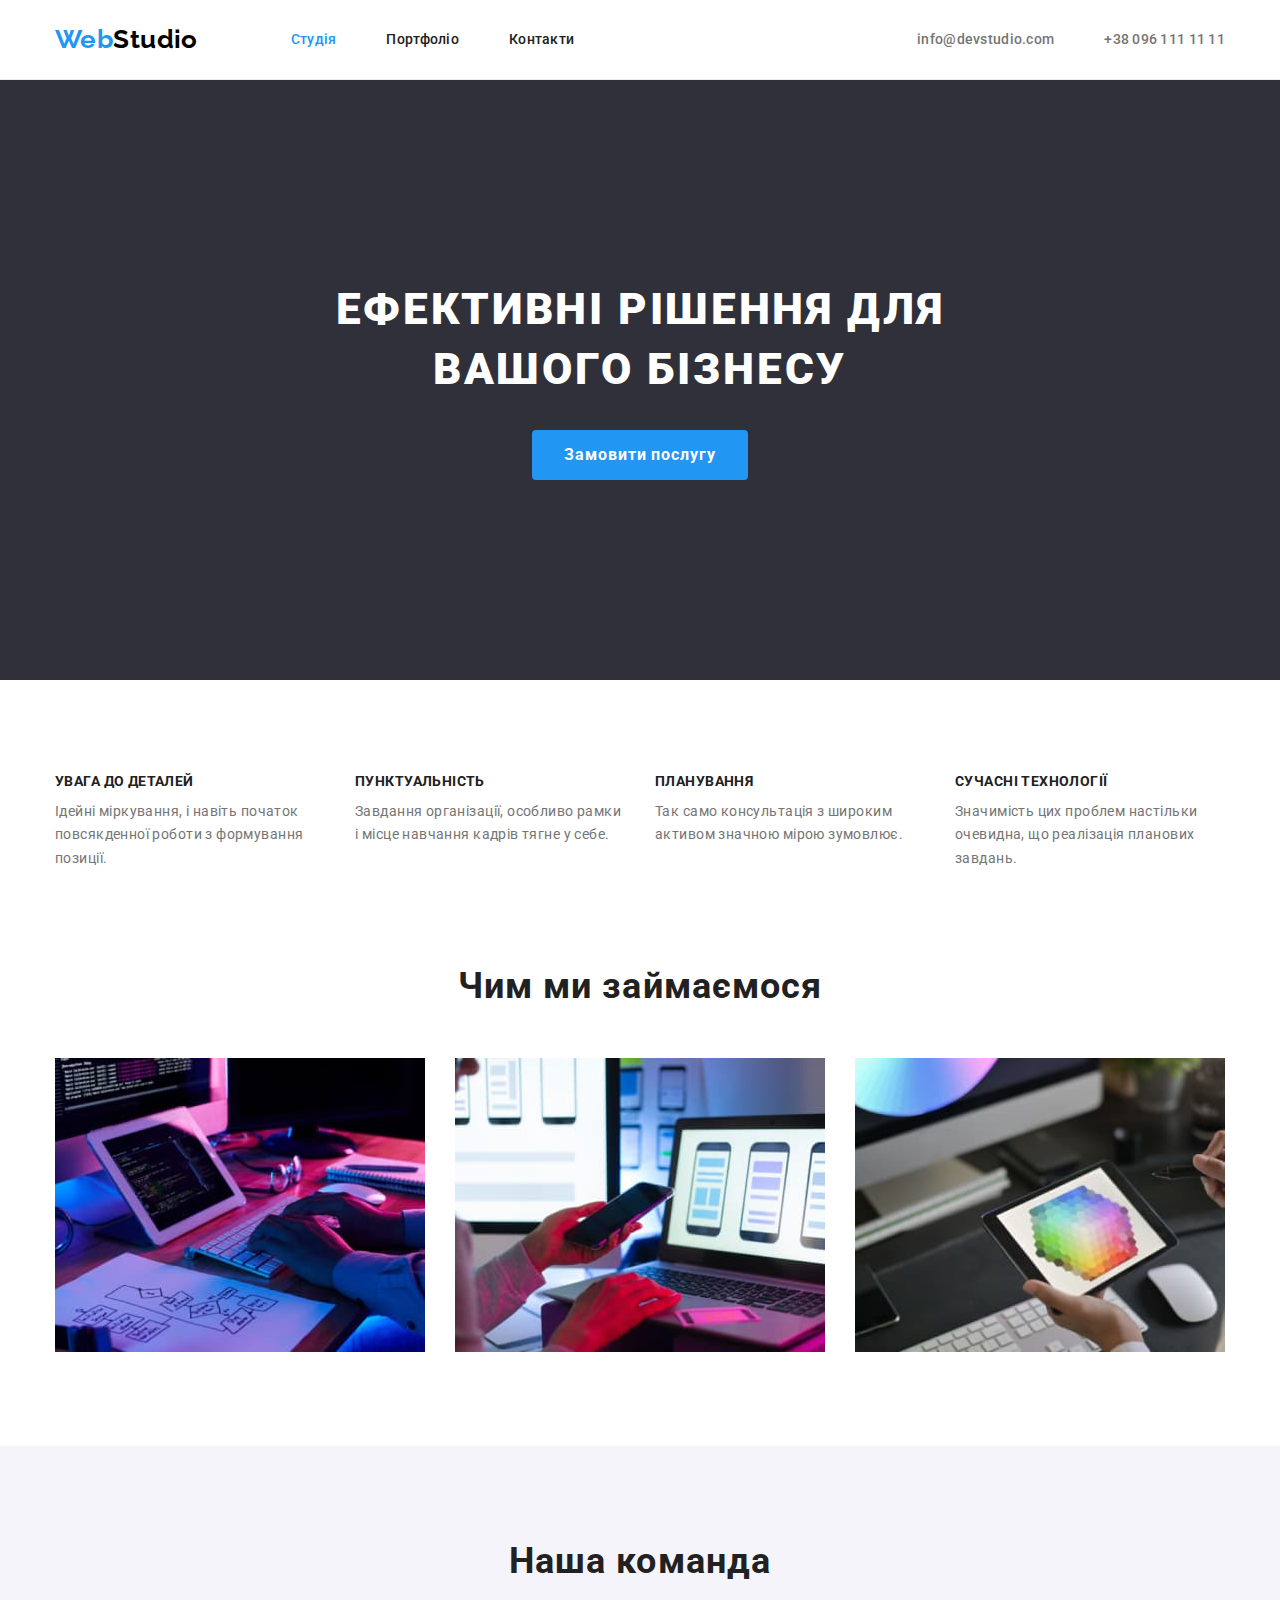
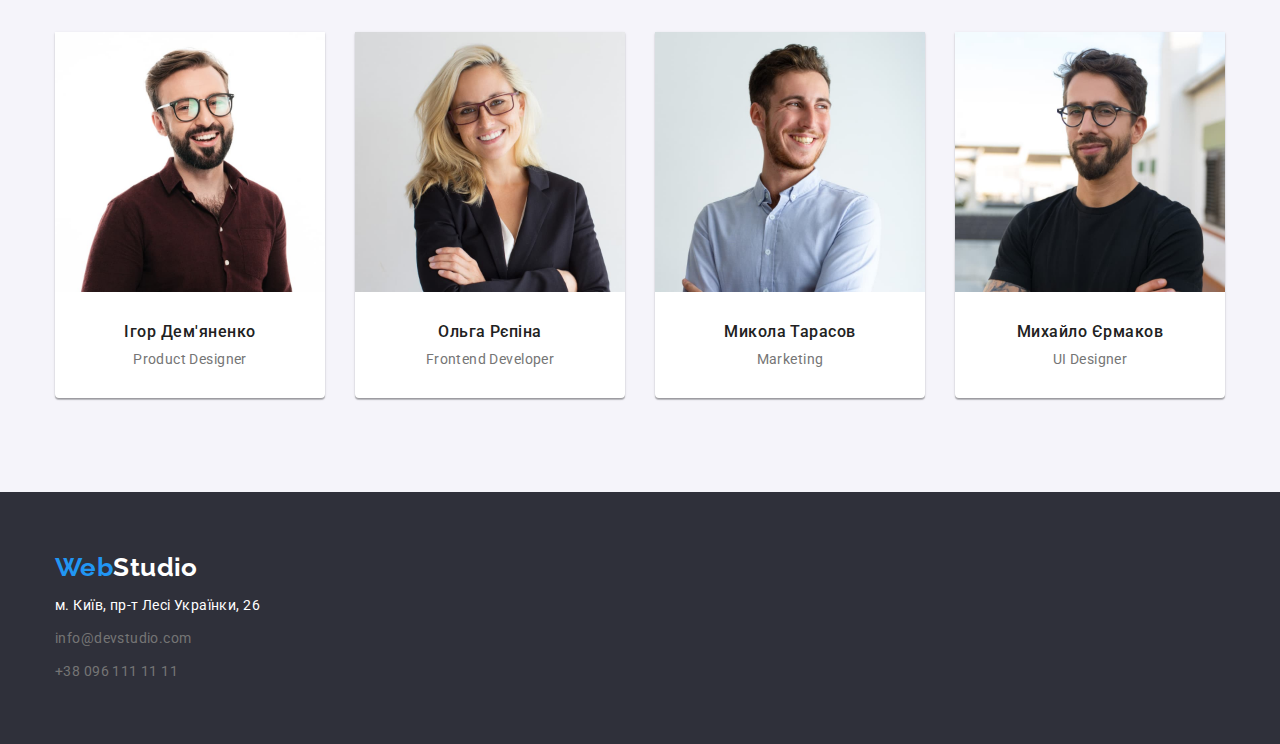
==== commit 0659e1c6: "upgrade css" ====
--- a/index.html
+++ b/index.html
@@ -183,7 +183,7 @@
         >
         <address>
           <ul class="footer-nav">
-            <li>
+            <li class="footer-list">
               <a
                 href="https://goo.gl/maps/CPtrU1FHBa2aNyZL9"
                 target="_blank"
@@ -192,12 +192,12 @@
                 >м. Київ, пр-т Лесі Українки, 26</a
               >
             </li>
-            <li>
+            <li  class="footer-list">
               <a href="mailto:info@devstudio.com" class="footer-mail"
                 >info@devstudio.com</a
               >
             </li>
-            <li>
+            <li class="footer-list">
               <a href="tel:380961111111" class="footer-tel"
                 >+38 096 111 11 11</a
               >
--- a/css/styles.css
+++ b/css/styles.css
@@ -158,7 +158,7 @@
 .header-nav {
   display: flex;
   gap: 50px;
-  margin-left: 94px;
+  margin-left: 93px;
   list-style: none;
 }
 
@@ -305,6 +305,10 @@
 
 /* Footer */
 
+.footer-list:not(:last-child) {
+  margin-bottom: 9px;
+}
+
 .section-footer {
   background-color: var(--secondary-background-color);
   padding: 60px 0;
